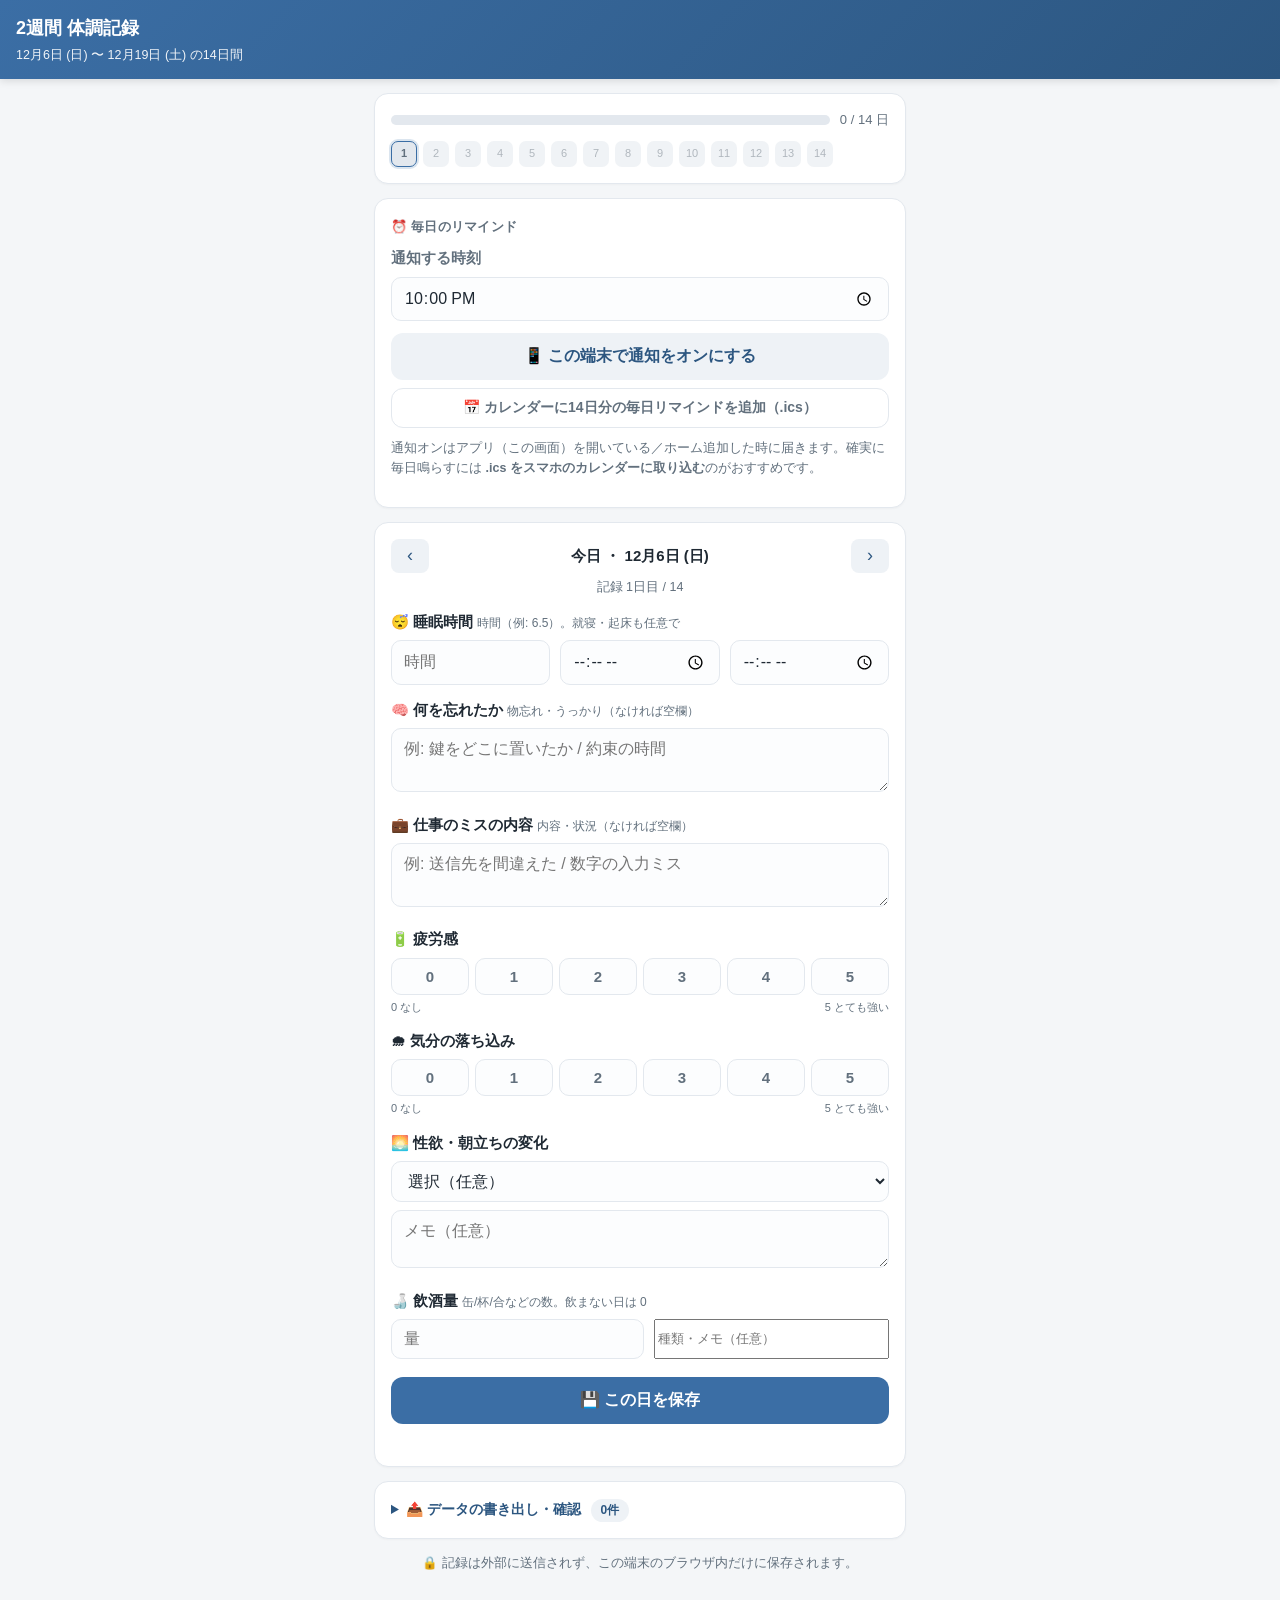
==== health-tracker/index.html @ 3e690157 "feat: add 2-week health tracking app with daily reminders Self-contained single-file web app (no bui" ====
<!DOCTYPE html>
<html lang="ja">
<head>
<meta charset="UTF-8">
<meta name="viewport" content="width=device-width, initial-scale=1, viewport-fit=cover">
<meta name="theme-color" content="#3b6ea5">
<title>2週間 体調記録</title>
<link rel="manifest" href="data:application/manifest+json,%7B%22name%22%3A%222%E9%80%B1%E9%96%93%E4%BD%93%E8%AA%BF%E8%A8%98%E9%8C%B2%22%2C%22short_name%22%3A%22%E4%BD%93%E8%AA%BF%E8%A8%98%E9%8C%B2%22%2C%22start_url%22%3A%22.%22%2C%22display%22%3A%22standalone%22%2C%22background_color%22%3A%22%23f4f6f8%22%2C%22theme_color%22%3A%22%233b6ea5%22%7D">
<style>
  :root{
    --bg:#f4f6f8; --card:#ffffff; --ink:#1f2933; --sub:#62707d;
    --line:#e3e8ee; --accent:#3b6ea5; --accent-d:#2c5680;
    --good:#3a9d6e; --warn:#d98324; --bad:#cf5b5b;
    --radius:14px;
  }
  *{box-sizing:border-box}
  html,body{margin:0;padding:0}
  body{
    font-family:-apple-system,BlinkMacSystemFont,"Hiragino Kaku Gothic ProN","Yu Gothic",Meiryo,sans-serif;
    background:var(--bg); color:var(--ink); line-height:1.6;
    -webkit-text-size-adjust:100%;
    padding:env(safe-area-inset-top) env(safe-area-inset-right) env(safe-area-inset-bottom) env(safe-area-inset-left);
  }
  header{
    position:sticky; top:0; z-index:10;
    background:linear-gradient(135deg,var(--accent),var(--accent-d));
    color:#fff; padding:14px 16px;
    box-shadow:0 2px 8px rgba(0,0,0,.12);
  }
  header h1{margin:0;font-size:18px;font-weight:700}
  header .meta{font-size:12.5px;opacity:.92;margin-top:2px}
  .wrap{max-width:560px;margin:0 auto;padding:14px 14px 60px}
  .card{
    background:var(--card); border:1px solid var(--line);
    border-radius:var(--radius); padding:16px; margin-bottom:14px;
    box-shadow:0 1px 2px rgba(0,0,0,.03);
  }
  .progress{display:flex;align-items:center;gap:10px;margin-bottom:6px}
  .progress .bar{flex:1;height:10px;background:var(--line);border-radius:999px;overflow:hidden}
  .progress .bar>span{display:block;height:100%;background:var(--good);width:0;transition:width .4s}
  .progress .num{font-size:13px;color:var(--sub);white-space:nowrap}
  .dots{display:flex;flex-wrap:wrap;gap:6px;margin-top:10px}
  .dot{
    width:26px;height:26px;border-radius:7px;font-size:11px;
    display:flex;align-items:center;justify-content:center;
    background:var(--line);color:var(--sub);border:1px solid transparent;
  }
  .dot.done{background:var(--good);color:#fff}
  .dot.today{border-color:var(--accent);font-weight:700;box-shadow:0 0 0 2px rgba(59,110,165,.18)}
  .dot.future{opacity:.5}
  label.field{display:block;margin:14px 0 0}
  label.field > .q{font-weight:600;font-size:14.5px;display:block;margin-bottom:6px}
  label.field .hint{font-weight:400;color:var(--sub);font-size:12px}
  input[type=number],input[type=time],input[type=date],textarea,select{
    width:100%;padding:10px 12px;border:1px solid var(--line);border-radius:10px;
    font-size:16px;font-family:inherit;background:#fcfdfe;color:var(--ink);
  }
  textarea{min-height:64px;resize:vertical}
  input:focus,textarea:focus,select:focus{outline:none;border-color:var(--accent);background:#fff}
  .row{display:flex;gap:10px}
  .row > *{flex:1}
  .scale{display:flex;gap:6px;margin-top:2px}
  .scale button{
    flex:1;padding:9px 0;border:1px solid var(--line);background:#fcfdfe;
    border-radius:10px;font-size:15px;font-weight:600;color:var(--sub);cursor:pointer;
  }
  .scale button.sel{background:var(--accent);color:#fff;border-color:var(--accent)}
  .scale-legend{display:flex;justify-content:space-between;font-size:11px;color:var(--sub);margin-top:4px}
  .btn{
    display:block;width:100%;padding:13px;border:none;border-radius:12px;
    background:var(--accent);color:#fff;font-size:16px;font-weight:700;cursor:pointer;
    margin-top:18px;
  }
  .btn:active{background:var(--accent-d)}
  .btn.secondary{background:#eef2f6;color:var(--accent-d)}
  .btn.ghost{background:transparent;border:1px solid var(--line);color:var(--sub);font-weight:600;font-size:14px;padding:10px;margin-top:8px}
  .saved{text-align:center;color:var(--good);font-size:13px;font-weight:600;margin-top:8px;min-height:18px}
  .sectionTitle{font-size:13px;font-weight:700;color:var(--sub);text-transform:none;margin:2px 0 10px;letter-spacing:.02em}
  .navday{display:flex;align-items:center;justify-content:space-between;gap:8px;margin-bottom:4px}
  .navday button{background:#eef2f6;border:none;border-radius:8px;width:38px;height:34px;font-size:18px;color:var(--accent-d);cursor:pointer}
  .navday .label{font-weight:700;font-size:15px;text-align:center;flex:1}
  details summary{cursor:pointer;font-weight:600;color:var(--accent-d);font-size:14px}
  .remindbox{font-size:13px;color:var(--sub)}
  .pill{display:inline-block;background:#eef2f6;color:var(--accent-d);border-radius:999px;padding:2px 10px;font-size:12px;font-weight:600;margin-left:6px}
  .muted{color:var(--sub);font-size:12.5px}
  table.export{width:100%;border-collapse:collapse;font-size:12px;margin-top:8px}
  table.export th,table.export td{border:1px solid var(--line);padding:4px 6px;text-align:left}
  table.export th{background:#f0f4f8}
  .toast{
    position:fixed;left:50%;bottom:24px;transform:translateX(-50%);
    background:#1f2933;color:#fff;padding:10px 18px;border-radius:999px;font-size:13.5px;
    opacity:0;pointer-events:none;transition:opacity .3s;z-index:50;max-width:90%;
  }
  .toast.show{opacity:1}
</style>
</head>
<body>
<header>
  <h1>2週間 体調記録</h1>
  <div class="meta" id="headerMeta">毎日かんたんに記録 ・ データは端末内だけに保存</div>
</header>

<div class="wrap">

  <!-- 進捗 -->
  <div class="card">
    <div class="progress">
      <div class="bar"><span id="progBar"></span></div>
      <div class="num" id="progNum">0 / 14 日</div>
    </div>
    <div class="dots" id="dots"></div>
  </div>

  <!-- リマインド -->
  <div class="card">
    <div class="sectionTitle">⏰ 毎日のリマインド</div>
    <div class="remindbox">
      <label class="field" style="margin-top:0">
        <span class="q">通知する時刻</span>
        <input type="time" id="remindTime" value="22:00">
      </label>
      <button class="btn secondary" id="enableNotify" style="margin-top:12px">📱 この端末で通知をオンにする</button>
      <button class="btn ghost" id="dlIcs">📅 カレンダーに14日分の毎日リマインドを追加（.ics）</button>
      <p class="muted" style="margin-top:10px">
        通知オンはアプリ（この画面）を開いている／ホーム追加した時に届きます。確実に毎日鳴らすには
        <b>.ics をスマホのカレンダーに取り込む</b>のがおすすめです。
      </p>
    </div>
  </div>

  <!-- 記録フォーム -->
  <div class="card">
    <div class="navday">
      <button id="prevDay" title="前の日">‹</button>
      <div class="label" id="dayLabel">今日</div>
      <button id="nextDay" title="次の日">›</button>
    </div>
    <div class="muted" id="dateSub" style="text-align:center;margin-bottom:6px"></div>

    <form id="form">
      <label class="field">
        <span class="q">😴 睡眠時間 <span class="hint">時間（例: 6.5）。就寝・起床も任意で</span></span>
        <div class="row">
          <input type="number" id="sleepHours" step="0.5" min="0" max="24" placeholder="時間">
          <input type="time" id="bedTime" title="就寝">
          <input type="time" id="wakeTime" title="起床">
        </div>
      </label>

      <label class="field">
        <span class="q">🧠 何を忘れたか <span class="hint">物忘れ・うっかり（なければ空欄）</span></span>
        <textarea id="forgot" placeholder="例: 鍵をどこに置いたか / 約束の時間"></textarea>
      </label>

      <label class="field">
        <span class="q">💼 仕事のミスの内容 <span class="hint">内容・状況（なければ空欄）</span></span>
        <textarea id="mistake" placeholder="例: 送信先を間違えた / 数字の入力ミス"></textarea>
      </label>

      <label class="field">
        <span class="q">🔋 疲労感</span>
        <div class="scale" id="fatigue" data-name="fatigue"></div>
        <div class="scale-legend"><span>0 なし</span><span>5 とても強い</span></div>
      </label>

      <label class="field">
        <span class="q">🌧 気分の落ち込み</span>
        <div class="scale" id="mood" data-name="mood"></div>
        <div class="scale-legend"><span>0 なし</span><span>5 とても強い</span></div>
      </label>

      <label class="field">
        <span class="q">🌅 性欲・朝立ちの変化</span>
        <select id="libido">
          <option value="">選択（任意）</option>
          <option value="増えた">増えた / 強い</option>
          <option value="普段通り">普段通り</option>
          <option value="やや減った">やや減った</option>
          <option value="減った">減った / 弱い</option>
          <option value="ほぼない">ほぼない</option>
        </select>
        <textarea id="libidoNote" placeholder="メモ（任意）" style="margin-top:8px;min-height:44px"></textarea>
      </label>

      <label class="field">
        <span class="q">🍶 飲酒量 <span class="hint">缶/杯/合などの数。飲まない日は 0</span></span>
        <div class="row">
          <input type="number" id="alcoholAmount" step="0.5" min="0" placeholder="量">
          <input type="text" id="alcoholNote" placeholder="種類・メモ（任意）">
        </div>
      </label>

      <button type="submit" class="btn">💾 この日を保存</button>
      <div class="saved" id="savedMsg"></div>
    </form>
  </div>

  <!-- エクスポート -->
  <div class="card">
    <details>
      <summary>📤 データの書き出し・確認 <span class="pill" id="countPill">0件</span></summary>
      <p class="muted" style="margin-top:10px">医師に見せたり、保管するときに使えます。</p>
      <button class="btn secondary" id="dlCsv">CSVをダウンロード</button>
      <button class="btn ghost" id="copyText">📋 テキストでまとめてコピー</button>
      <button class="btn ghost" id="clearAll" style="color:var(--bad)">🗑 全データを削除</button>
      <div id="exportPreview"></div>
    </details>
  </div>

  <p class="muted" style="text-align:center;margin-top:6px">
    🔒 記録は外部に送信されず、この端末のブラウザ内だけに保存されます。
  </p>
</div>

<div class="toast" id="toast"></div>

<script>
(function(){
  "use strict";
  const LS_KEY = "health2w.entries.v1";
  const LS_CFG = "health2w.config.v1";
  const TRACK_DAYS = 14;

  // ---------- utils ----------
  const $ = s => document.querySelector(s);
  const pad = n => String(n).padStart(2,"0");
  const todayStr = () => dateStr(new Date());
  function dateStr(d){ return d.getFullYear()+"-"+pad(d.getMonth()+1)+"-"+pad(d.getDate()); }
  function parseDate(s){ const [y,m,d]=s.split("-").map(Number); return new Date(y,m-1,d); }
  function addDays(s,n){ const d=parseDate(s); d.setDate(d.getDate()+n); return dateStr(d); }
  const WD=["日","月","火","水","木","金","土"];
  function jpLabel(s){ const d=parseDate(s); return (d.getMonth()+1)+"月"+d.getDate()+"日 ("+WD[d.getDay()]+")"; }

  function loadEntries(){ try{ return JSON.parse(localStorage.getItem(LS_KEY))||{}; }catch(e){ return {}; } }
  function saveEntries(o){ localStorage.setItem(LS_KEY, JSON.stringify(o)); }
  function loadCfg(){ try{ return JSON.parse(localStorage.getItem(LS_CFG))||{}; }catch(e){ return {}; } }
  function saveCfg(o){ localStorage.setItem(LS_CFG, JSON.stringify(o)); }

  let entries = loadEntries();
  let cfg = loadCfg();
  if(!cfg.startDate){ cfg.startDate = todayStr(); }
  if(!cfg.remindTime){ cfg.remindTime = "22:00"; }
  saveCfg(cfg);

  let viewDate = todayStr();
  // 期間内なら今日、期間前後でも今日を表示
  const fields = ["sleepHours","bedTime","wakeTime","forgot","mistake","fatigue","mood","libido","libidoNote","alcoholAmount","alcoholNote"];

  let toastT;
  function toast(msg){
    const t=$("#toast"); t.textContent=msg; t.classList.add("show");
    clearTimeout(toastT); toastT=setTimeout(()=>t.classList.remove("show"),2200);
  }

  // ---------- scales ----------
  function buildScale(el){
    el.innerHTML="";
    for(let i=0;i<=5;i++){
      const b=document.createElement("button");
      b.type="button"; b.textContent=i; b.dataset.val=i;
      b.addEventListener("click",()=>{
        el.querySelectorAll("button").forEach(x=>x.classList.remove("sel"));
        b.classList.add("sel"); el.dataset.value=i;
      });
      el.appendChild(b);
    }
  }
  function setScale(el,val){
    el.dataset.value = (val===undefined||val===null||val==="")?"":val;
    el.querySelectorAll("button").forEach(x=>x.classList.toggle("sel", x.dataset.val===String(val)));
  }
  buildScale($("#fatigue")); buildScale($("#mood"));

  // ---------- form <-> entry ----------
  function readForm(){
    return {
      sleepHours: $("#sleepHours").value.trim(),
      bedTime: $("#bedTime").value,
      wakeTime: $("#wakeTime").value,
      forgot: $("#forgot").value.trim(),
      mistake: $("#mistake").value.trim(),
      fatigue: $("#fatigue").dataset.value||"",
      mood: $("#mood").dataset.value||"",
      libido: $("#libido").value,
      libidoNote: $("#libidoNote").value.trim(),
      alcoholAmount: $("#alcoholAmount").value.trim(),
      alcoholNote: $("#alcoholNote").value.trim(),
      updatedAt: new Date().toISOString()
    };
  }
  function fillForm(e){
    e = e||{};
    $("#sleepHours").value=e.sleepHours||"";
    $("#bedTime").value=e.bedTime||"";
    $("#wakeTime").value=e.wakeTime||"";
    $("#forgot").value=e.forgot||"";
    $("#mistake").value=e.mistake||"";
    setScale($("#fatigue"), e.fatigue);
    setScale($("#mood"), e.mood);
    $("#libido").value=e.libido||"";
    $("#libidoNote").value=e.libidoNote||"";
    $("#alcoholAmount").value=e.alcoholAmount||"";
    $("#alcoholNote").value=e.alcoholNote||"";
  }
  function hasContent(e){
    if(!e) return false;
    return ["sleepHours","forgot","mistake","fatigue","mood","libido","libidoNote","alcoholAmount","alcoholNote","bedTime","wakeTime"]
      .some(k => e[k]!==undefined && e[k]!=="" && e[k]!==null);
  }

  // ---------- render ----------
  function render(){
    // header period
    const endDate = addDays(cfg.startDate, TRACK_DAYS-1);
    $("#headerMeta").textContent = jpLabel(cfg.startDate)+" 〜 "+jpLabel(endDate)+" の14日間";

    // day nav
    $("#dayLabel").textContent = (viewDate===todayStr()? "今日 ・ ":"") + jpLabel(viewDate);
    const idx = Math.round((parseDate(viewDate)-parseDate(cfg.startDate))/86400000);
    $("#dateSub").textContent = (idx>=0 && idx<TRACK_DAYS)? ("記録 "+(idx+1)+"日目 / 14") : "（記録期間外）";

    fillForm(entries[viewDate]);

    // progress
    let done=0;
    for(let i=0;i<TRACK_DAYS;i++){ if(hasContent(entries[addDays(cfg.startDate,i)])) done++; }
    $("#progBar").style.width = (done/TRACK_DAYS*100)+"%";
    $("#progNum").textContent = done+" / "+TRACK_DAYS+" 日";

    // dots
    const dots=$("#dots"); dots.innerHTML="";
    for(let i=0;i<TRACK_DAYS;i++){
      const ds=addDays(cfg.startDate,i);
      const el=document.createElement("div");
      el.className="dot";
      el.textContent=i+1;
      el.title=jpLabel(ds);
      if(hasContent(entries[ds])) el.classList.add("done");
      if(ds===todayStr()) el.classList.add("today");
      if(parseDate(ds)>parseDate(todayStr())) el.classList.add("future");
      el.addEventListener("click",()=>{ viewDate=ds; render(); window.scrollTo({top:$("#form").offsetTop-80,behavior:"smooth"}); });
      dots.appendChild(el);
    }

    // count
    const cnt=Object.keys(entries).filter(k=>hasContent(entries[k])).length;
    $("#countPill").textContent=cnt+"件";

    // remind time
    $("#remindTime").value = cfg.remindTime;
  }

  // ---------- nav ----------
  $("#prevDay").addEventListener("click",()=>{ viewDate=addDays(viewDate,-1); render(); });
  $("#nextDay").addEventListener("click",()=>{ viewDate=addDays(viewDate,1); render(); });

  // ---------- save ----------
  $("#form").addEventListener("submit",ev=>{
    ev.preventDefault();
    entries[viewDate]=readForm();
    saveEntries(entries);
    const m=$("#savedMsg"); m.textContent="✓ 保存しました（"+jpLabel(viewDate)+"）";
    setTimeout(()=>{ if(m.textContent.indexOf("✓")===0) m.textContent=""; }, 2600);
    render();
    toast("保存しました");
  });

  // ---------- remind time ----------
  $("#remindTime").addEventListener("change",e=>{
    cfg.remindTime=e.target.value||"22:00"; saveCfg(cfg);
    scheduleLocalNotify();
    toast("リマインド時刻を "+cfg.remindTime+" に設定");
  });

  // ---------- local (in-page) notification ----------
  let notifTimer=null;
  function scheduleLocalNotify(){
    if(notifTimer){ clearTimeout(notifTimer); notifTimer=null; }
    if(!("Notification" in window) || Notification.permission!=="granted") return;
    const [h,m]=cfg.remindTime.split(":").map(Number);
    const now=new Date();
    const next=new Date(); next.setHours(h,m,0,0);
    if(next<=now) next.setDate(next.getDate()+1);
    const ms=next-now;
    notifTimer=setTimeout(()=>{
      const t=todayStr();
      if(!hasContent(entries[t])){
        try{ new Notification("体調記録の時間です 📝",{body:"今日の睡眠・気分・体調などを記録しましょう。",tag:"health2w"}); }catch(e){}
      }
      scheduleLocalNotify();
    }, ms);
  }
  $("#enableNotify").addEventListener("click",async()=>{
    if(!("Notification" in window)){ toast("この端末は通知に未対応です"); return; }
    let p=Notification.permission;
    if(p!=="granted") p=await Notification.requestPermission();
    if(p==="granted"){
      scheduleLocalNotify();
      try{ new Notification("通知をオンにしました ✅",{body:"毎日 "+cfg.remindTime+" にお知らせします（アプリを開いている間）。"}); }catch(e){}
      toast("通知オン");
    }else{
      toast("通知が許可されませんでした");
    }
  });

  // ---------- ICS (calendar reminder) ----------
  function pad2(n){return String(n).padStart(2,"0");}
  function buildICS(){
    const [h,m]=cfg.remindTime.split(":").map(Number);
    const start=parseDate(cfg.startDate);
    const dt = (d)=> d.getFullYear()+pad2(d.getMonth()+1)+pad2(d.getDate())+"T"+pad2(h)+pad2(m)+"00";
    const end = new Date(start); end.setHours(h, m+15, 0, 0);
    const dtend = end.getFullYear()+pad2(end.getMonth()+1)+pad2(end.getDate())+"T"+pad2(end.getHours())+pad2(end.getMinutes())+"00";
    const stamp = new Date().toISOString().replace(/[-:]/g,"").split(".")[0]+"Z";
    const lines=[
      "BEGIN:VCALENDAR","VERSION:2.0","PRODID:-//health2w//JP","CALSCALE:GREGORIAN","METHOD:PUBLISH",
      "BEGIN:VEVENT",
      "UID:health2w-"+Date.now()+"@local",
      "DTSTAMP:"+stamp,
      "DTSTART:"+dt(start),
      "DTEND:"+dtend,
      "RRULE:FREQ=DAILY;COUNT="+TRACK_DAYS,
      "SUMMARY:体調記録をつける 📝",
      "DESCRIPTION:睡眠・物忘れ・仕事のミス・疲労感・気分・性欲/朝立ち・飲酒量を記録",
      "BEGIN:VALARM","ACTION:DISPLAY","DESCRIPTION:体調記録の時間です","TRIGGER:PT0M","END:VALARM",
      "END:VEVENT","END:VCALENDAR"
    ];
    return lines.join("\r\n");
  }
  function download(name, content, type){
    const blob=new Blob([content],{type:type||"text/plain;charset=utf-8"});
    const url=URL.createObjectURL(blob);
    const a=document.createElement("a"); a.href=url; a.download=name;
    document.body.appendChild(a); a.click(); a.remove();
    setTimeout(()=>URL.revokeObjectURL(url),1500);
  }
  $("#dlIcs").addEventListener("click",()=>{
    download("体調記録-毎日リマインド.ics", buildICS(), "text/calendar;charset=utf-8");
    toast("カレンダーファイルを保存しました");
  });

  // ---------- export ----------
  const COLS=[
    ["date","日付"],["sleepHours","睡眠時間"],["bedTime","就寝"],["wakeTime","起床"],
    ["forgot","忘れたこと"],["mistake","仕事のミス"],["fatigue","疲労感"],["mood","気分の落ち込み"],
    ["libido","性欲/朝立ち"],["libidoNote","性欲メモ"],["alcoholAmount","飲酒量"],["alcoholNote","飲酒メモ"]
  ];
  function sortedDates(){ return Object.keys(entries).filter(k=>hasContent(entries[k])).sort(); }
  function csvCell(v){ v=(v===undefined||v===null)?"":String(v); return /[",\n]/.test(v)?'"'+v.replace(/"/g,'""')+'"':v; }
  function buildCSV(){
    const head=COLS.map(c=>c[1]).join(",");
    const rows=sortedDates().map(d=>{
      const e=entries[d];
      return COLS.map(c=> c[0]==="date"? d : csvCell(e[c[0]])).join(",");
    });
    return "﻿"+[head].concat(rows).join("\n");
  }
  $("#dlCsv").addEventListener("click",()=>{
    if(sortedDates().length===0){ toast("まだ記録がありません"); return; }
    download("体調記録.csv", buildCSV(), "text/csv;charset=utf-8");
    toast("CSVを保存しました");
  });
  $("#copyText").addEventListener("click",async()=>{
    const ds=sortedDates();
    if(ds.length===0){ toast("まだ記録がありません"); return; }
    let txt="■ 2週間 体調記録\n";
    ds.forEach(d=>{
      const e=entries[d];
      txt+="\n【"+jpLabel(d)+"】\n";
      txt+="睡眠: "+(e.sleepHours||"-")+"時間"+(e.bedTime?(" ("+e.bedTime+"→"+(e.wakeTime||"?")+")"):"")+"\n";
      txt+="疲労感: "+(e.fatigue||"-")+"/5  気分の落ち込み: "+(e.mood||"-")+"/5\n";
      if(e.forgot) txt+="忘れた: "+e.forgot+"\n";
      if(e.mistake) txt+="仕事ミス: "+e.mistake+"\n";
      if(e.libido||e.libidoNote) txt+="性欲/朝立ち: "+(e.libido||"")+(e.libidoNote?(" / "+e.libidoNote):"")+"\n";
      txt+="飲酒: "+(e.alcoholAmount||"0")+(e.alcoholNote?(" ("+e.alcoholNote+")"):"")+"\n";
    });
    try{ await navigator.clipboard.writeText(txt); toast("コピーしました"); }
    catch(e){ window.prompt("コピーしてください:", txt); }
  });
  $("#clearAll").addEventListener("click",()=>{
    if(confirm("すべての記録を削除します。よろしいですか？")){
      entries={}; saveEntries(entries); render(); toast("削除しました");
    }
  });

  // ---------- init ----------
  render();
  scheduleLocalNotify();
  // 画面復帰時に通知タイマー再設定
  document.addEventListener("visibilitychange",()=>{ if(!document.hidden) scheduleLocalNotify(); });
})();
</script>
</body>
</html>
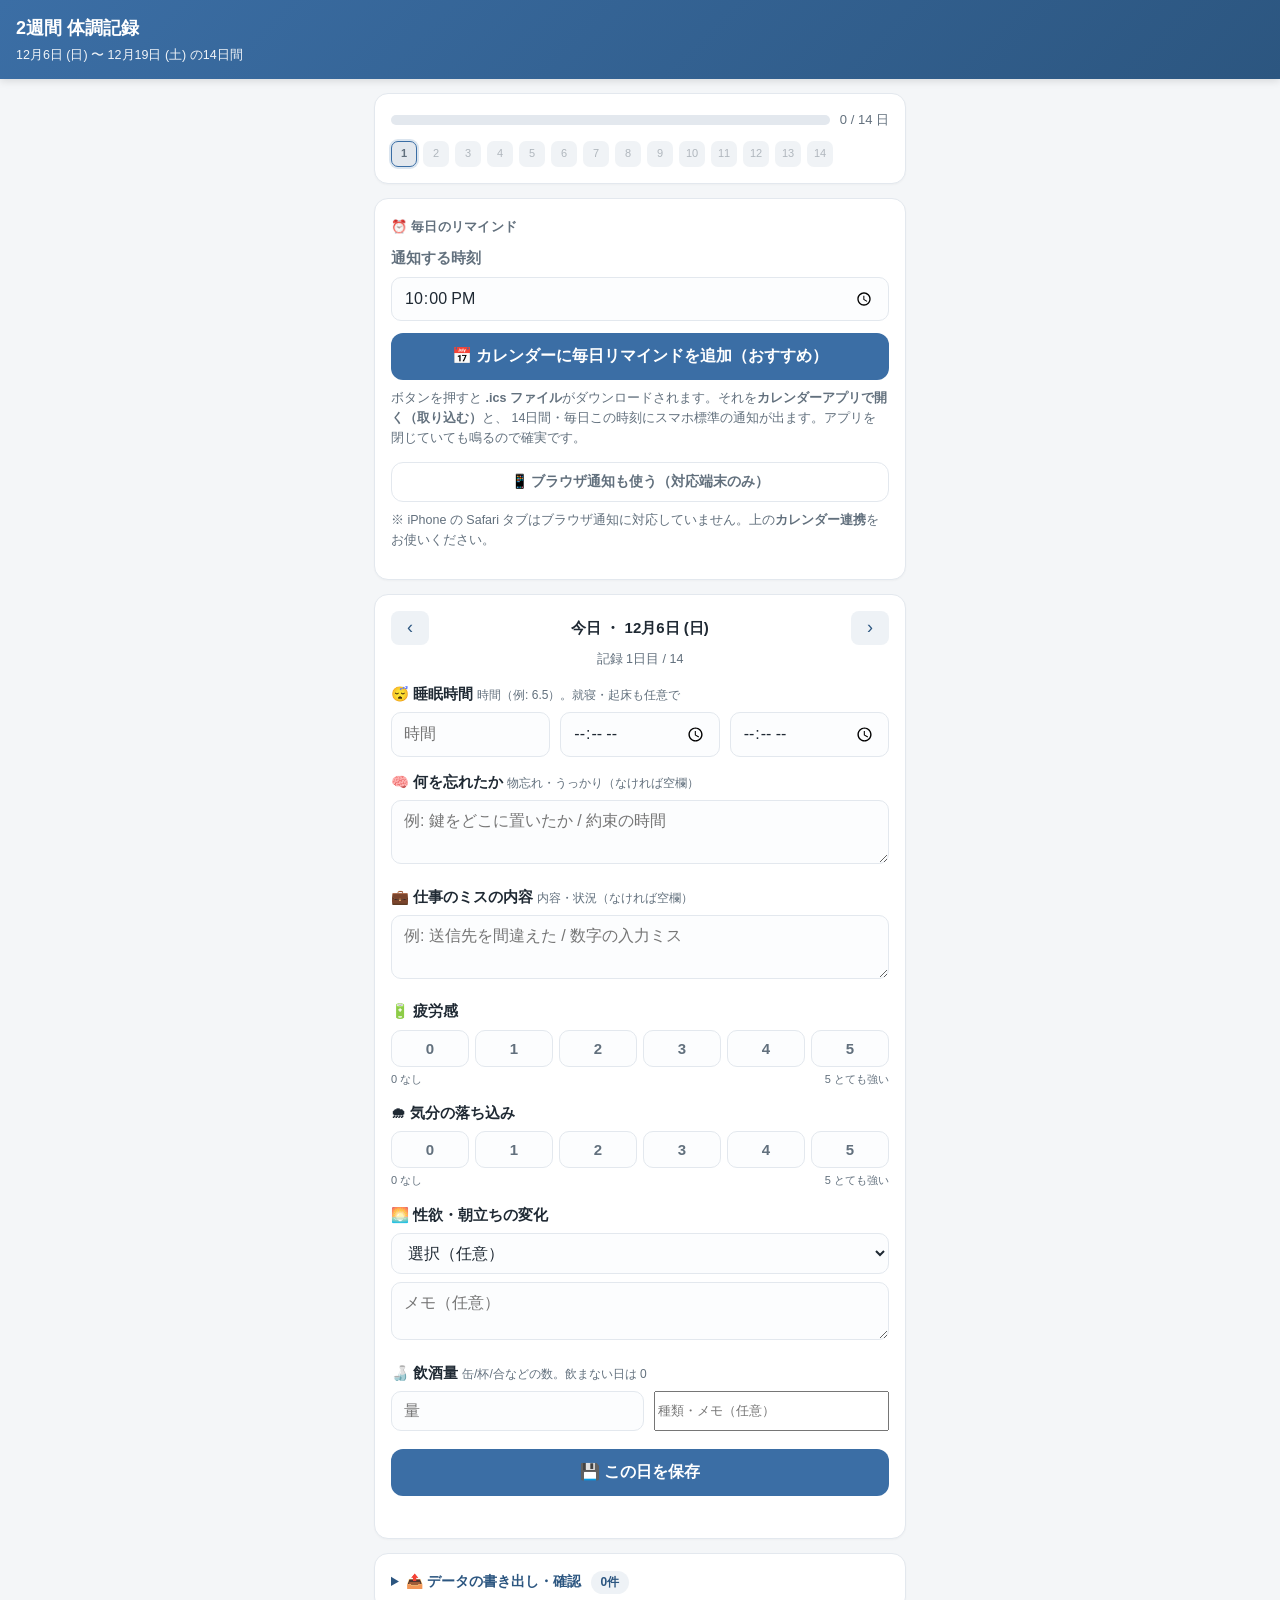
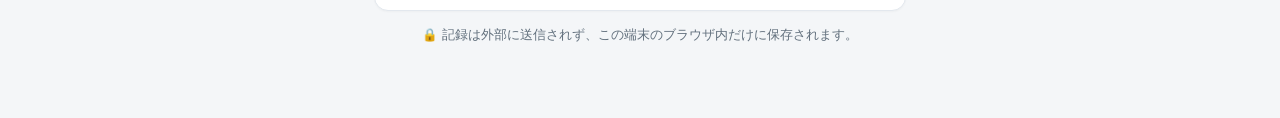
==== commit 01acc25f: "feat: lead with calendar reminder + add GitHub Pages deploy - Make .ics calendar reminder the primar" ====
--- a/health-tracker/index.html
+++ b/health-tracker/index.html
@@ -119,11 +119,14 @@
         <span class="q">通知する時刻</span>
         <input type="time" id="remindTime" value="22:00">
       </label>
-      <button class="btn secondary" id="enableNotify" style="margin-top:12px">📱 この端末で通知をオンにする</button>
-      <button class="btn ghost" id="dlIcs">📅 カレンダーに14日分の毎日リマインドを追加（.ics）</button>
-      <p class="muted" style="margin-top:10px">
-        通知オンはアプリ（この画面）を開いている／ホーム追加した時に届きます。確実に毎日鳴らすには
-        <b>.ics をスマホのカレンダーに取り込む</b>のがおすすめです。
+      <button class="btn" id="dlIcs" style="margin-top:12px">📅 カレンダーに毎日リマインドを追加（おすすめ）</button>
+      <p class="muted" style="margin-top:8px">
+        ボタンを押すと <b>.ics ファイル</b>がダウンロードされます。それを<b>カレンダーアプリで開く（取り込む）</b>と、
+        14日間・毎日この時刻にスマホ標準の通知が出ます。アプリを閉じていても鳴るので確実です。
+      </p>
+      <button class="btn ghost" id="enableNotify" style="margin-top:14px">📱 ブラウザ通知も使う（対応端末のみ）</button>
+      <p class="muted" id="notifyHint" style="margin-top:8px">
+        ※ iPhone の Safari タブはブラウザ通知に対応していません。上の<b>カレンダー連携</b>をお使いください。
       </p>
     </div>
   </div>
@@ -390,14 +393,36 @@
       scheduleLocalNotify();
     }, ms);
   }
+  function guideToCalendar(reason){
+    const hint=$("#notifyHint");
+    hint.innerHTML = "⚠️ "+reason+"<br>このボタンは使えません。上の <b>📅 カレンダーに毎日リマインドを追加</b> をお使いください（iPhoneでも確実に鳴ります）。";
+    hint.style.color = "var(--bad)";
+    $("#dlIcs").animate?.([{transform:"scale(1)"},{transform:"scale(1.04)"},{transform:"scale(1)"}],{duration:500});
+    toast("カレンダー連携をご利用ください");
+  }
   $("#enableNotify").addEventListener("click",async()=>{
-    if(!("Notification" in window)){ toast("この端末は通知に未対応です"); return; }
-    let p=Notification.permission;
-    if(p!=="granted") p=await Notification.requestPermission();
+    if(!("Notification" in window)){
+      guideToCalendar("この端末（ブラウザ）はWeb通知に対応していません。");
+      return;
+    }
+    let p;
+    try{
+      p=Notification.permission;
+      if(p!=="granted") p=await Notification.requestPermission();
+    }catch(e){
+      guideToCalendar("この環境では通知の許可を取得できませんでした。");
+      return;
+    }
     if(p==="granted"){
       scheduleLocalNotify();
       try{ new Notification("通知をオンにしました ✅",{body:"毎日 "+cfg.remindTime+" にお知らせします（アプリを開いている間）。"}); }catch(e){}
+      $("#notifyHint").style.color="var(--good)";
+      $("#notifyHint").textContent="✅ ブラウザ通知をオンにしました（アプリを開いている間に届きます）。";
       toast("通知オン");
+    }else if(p==="denied"){
+      $("#notifyHint").style.color="var(--bad)";
+      $("#notifyHint").textContent="通知がブロックされています。ブラウザの設定で許可するか、カレンダー連携をお使いください。";
+      toast("通知が許可されませんでした");
     }else{
       toast("通知が許可されませんでした");
     }
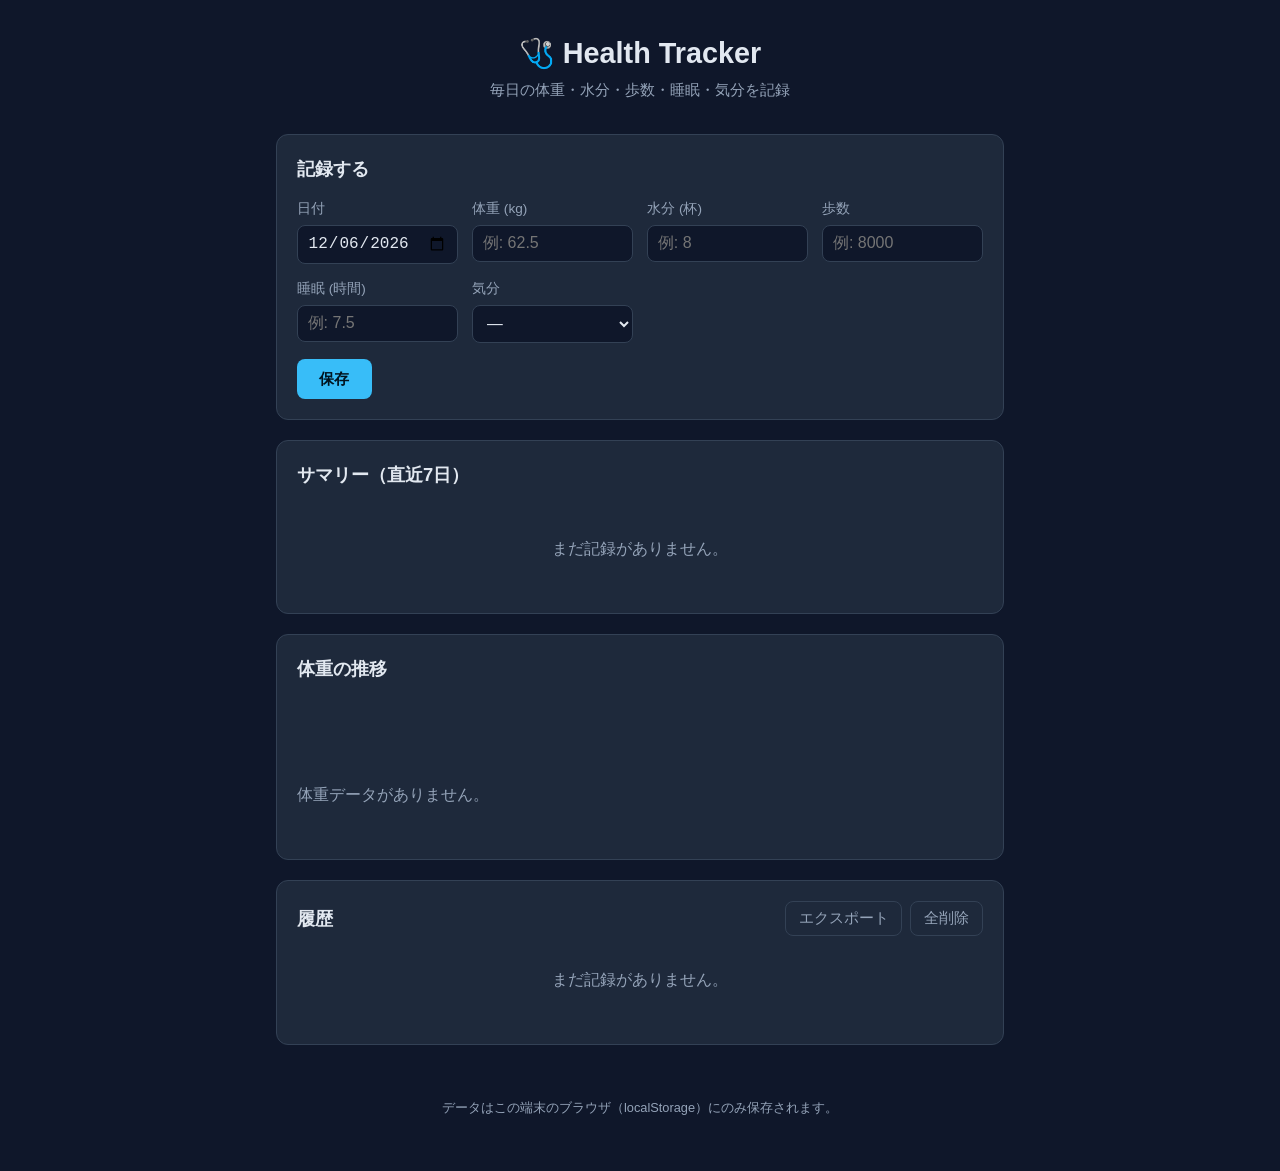
==== commit 0b3eb629: "feat: add static health-tracker app with GitHub Pages deploy workflow Add a dependency-free static h" ====
--- a/health-tracker/index.html
+++ b/health-tracker/index.html
@@ -1,519 +1,85 @@
 <!DOCTYPE html>
 <html lang="ja">
 <head>
-<meta charset="UTF-8">
-<meta name="viewport" content="width=device-width, initial-scale=1, viewport-fit=cover">
-<meta name="theme-color" content="#3b6ea5">
-<title>2週間 体調記録</title>
-<link rel="manifest" href="data:application/manifest+json,%7B%22name%22%3A%222%E9%80%B1%E9%96%93%E4%BD%93%E8%AA%BF%E8%A8%98%E9%8C%B2%22%2C%22short_name%22%3A%22%E4%BD%93%E8%AA%BF%E8%A8%98%E9%8C%B2%22%2C%22start_url%22%3A%22.%22%2C%22display%22%3A%22standalone%22%2C%22background_color%22%3A%22%23f4f6f8%22%2C%22theme_color%22%3A%22%233b6ea5%22%7D">
-<style>
-  :root{
-    --bg:#f4f6f8; --card:#ffffff; --ink:#1f2933; --sub:#62707d;
-    --line:#e3e8ee; --accent:#3b6ea5; --accent-d:#2c5680;
-    --good:#3a9d6e; --warn:#d98324; --bad:#cf5b5b;
-    --radius:14px;
-  }
-  *{box-sizing:border-box}
-  html,body{margin:0;padding:0}
-  body{
-    font-family:-apple-system,BlinkMacSystemFont,"Hiragino Kaku Gothic ProN","Yu Gothic",Meiryo,sans-serif;
-    background:var(--bg); color:var(--ink); line-height:1.6;
-    -webkit-text-size-adjust:100%;
-    padding:env(safe-area-inset-top) env(safe-area-inset-right) env(safe-area-inset-bottom) env(safe-area-inset-left);
-  }
-  header{
-    position:sticky; top:0; z-index:10;
-    background:linear-gradient(135deg,var(--accent),var(--accent-d));
-    color:#fff; padding:14px 16px;
-    box-shadow:0 2px 8px rgba(0,0,0,.12);
-  }
-  header h1{margin:0;font-size:18px;font-weight:700}
-  header .meta{font-size:12.5px;opacity:.92;margin-top:2px}
-  .wrap{max-width:560px;margin:0 auto;padding:14px 14px 60px}
-  .card{
-    background:var(--card); border:1px solid var(--line);
-    border-radius:var(--radius); padding:16px; margin-bottom:14px;
-    box-shadow:0 1px 2px rgba(0,0,0,.03);
-  }
-  .progress{display:flex;align-items:center;gap:10px;margin-bottom:6px}
-  .progress .bar{flex:1;height:10px;background:var(--line);border-radius:999px;overflow:hidden}
-  .progress .bar>span{display:block;height:100%;background:var(--good);width:0;transition:width .4s}
-  .progress .num{font-size:13px;color:var(--sub);white-space:nowrap}
-  .dots{display:flex;flex-wrap:wrap;gap:6px;margin-top:10px}
-  .dot{
-    width:26px;height:26px;border-radius:7px;font-size:11px;
-    display:flex;align-items:center;justify-content:center;
-    background:var(--line);color:var(--sub);border:1px solid transparent;
-  }
-  .dot.done{background:var(--good);color:#fff}
-  .dot.today{border-color:var(--accent);font-weight:700;box-shadow:0 0 0 2px rgba(59,110,165,.18)}
-  .dot.future{opacity:.5}
-  label.field{display:block;margin:14px 0 0}
-  label.field > .q{font-weight:600;font-size:14.5px;display:block;margin-bottom:6px}
-  label.field .hint{font-weight:400;color:var(--sub);font-size:12px}
-  input[type=number],input[type=time],input[type=date],textarea,select{
-    width:100%;padding:10px 12px;border:1px solid var(--line);border-radius:10px;
-    font-size:16px;font-family:inherit;background:#fcfdfe;color:var(--ink);
-  }
-  textarea{min-height:64px;resize:vertical}
-  input:focus,textarea:focus,select:focus{outline:none;border-color:var(--accent);background:#fff}
-  .row{display:flex;gap:10px}
-  .row > *{flex:1}
-  .scale{display:flex;gap:6px;margin-top:2px}
-  .scale button{
-    flex:1;padding:9px 0;border:1px solid var(--line);background:#fcfdfe;
-    border-radius:10px;font-size:15px;font-weight:600;color:var(--sub);cursor:pointer;
-  }
-  .scale button.sel{background:var(--accent);color:#fff;border-color:var(--accent)}
-  .scale-legend{display:flex;justify-content:space-between;font-size:11px;color:var(--sub);margin-top:4px}
-  .btn{
-    display:block;width:100%;padding:13px;border:none;border-radius:12px;
-    background:var(--accent);color:#fff;font-size:16px;font-weight:700;cursor:pointer;
-    margin-top:18px;
-  }
-  .btn:active{background:var(--accent-d)}
-  .btn.secondary{background:#eef2f6;color:var(--accent-d)}
-  .btn.ghost{background:transparent;border:1px solid var(--line);color:var(--sub);font-weight:600;font-size:14px;padding:10px;margin-top:8px}
-  .saved{text-align:center;color:var(--good);font-size:13px;font-weight:600;margin-top:8px;min-height:18px}
-  .sectionTitle{font-size:13px;font-weight:700;color:var(--sub);text-transform:none;margin:2px 0 10px;letter-spacing:.02em}
-  .navday{display:flex;align-items:center;justify-content:space-between;gap:8px;margin-bottom:4px}
-  .navday button{background:#eef2f6;border:none;border-radius:8px;width:38px;height:34px;font-size:18px;color:var(--accent-d);cursor:pointer}
-  .navday .label{font-weight:700;font-size:15px;text-align:center;flex:1}
-  details summary{cursor:pointer;font-weight:600;color:var(--accent-d);font-size:14px}
-  .remindbox{font-size:13px;color:var(--sub)}
-  .pill{display:inline-block;background:#eef2f6;color:var(--accent-d);border-radius:999px;padding:2px 10px;font-size:12px;font-weight:600;margin-left:6px}
-  .muted{color:var(--sub);font-size:12.5px}
-  table.export{width:100%;border-collapse:collapse;font-size:12px;margin-top:8px}
-  table.export th,table.export td{border:1px solid var(--line);padding:4px 6px;text-align:left}
-  table.export th{background:#f0f4f8}
-  .toast{
-    position:fixed;left:50%;bottom:24px;transform:translateX(-50%);
-    background:#1f2933;color:#fff;padding:10px 18px;border-radius:999px;font-size:13.5px;
-    opacity:0;pointer-events:none;transition:opacity .3s;z-index:50;max-width:90%;
-  }
-  .toast.show{opacity:1}
-</style>
+  <meta charset="UTF-8" />
+  <meta name="viewport" content="width=device-width, initial-scale=1.0" />
+  <meta name="description" content="シンプルな健康記録トラッカー。体重・水分・歩数・睡眠・気分を毎日記録できます。" />
+  <title>Health Tracker</title>
+  <link rel="stylesheet" href="styles.css" />
 </head>
 <body>
-<header>
-  <h1>2週間 体調記録</h1>
-  <div class="meta" id="headerMeta">毎日かんたんに記録 ・ データは端末内だけに保存</div>
-</header>
+  <header class="app-header">
+    <h1>🩺 Health Tracker</h1>
+    <p class="tagline">毎日の体重・水分・歩数・睡眠・気分を記録</p>
+  </header>
 
-<div class="wrap">
+  <main class="container">
+    <section class="card" aria-labelledby="form-title">
+      <h2 id="form-title">記録する</h2>
+      <form id="entry-form" autocomplete="off">
+        <div class="grid">
+          <label>
+            日付
+            <input type="date" id="date" name="date" required />
+          </label>
+          <label>
+            体重 (kg)
+            <input type="number" id="weight" name="weight" step="0.1" min="0" placeholder="例: 62.5" />
+          </label>
+          <label>
+            水分 (杯)
+            <input type="number" id="water" name="water" step="1" min="0" placeholder="例: 8" />
+          </label>
+          <label>
+            歩数
+            <input type="number" id="steps" name="steps" step="1" min="0" placeholder="例: 8000" />
+          </label>
+          <label>
+            睡眠 (時間)
+            <input type="number" id="sleep" name="sleep" step="0.5" min="0" placeholder="例: 7.5" />
+          </label>
+          <label>
+            気分
+            <select id="mood" name="mood">
+              <option value="">—</option>
+              <option value="😄">😄 とても良い</option>
+              <option value="🙂">🙂 良い</option>
+              <option value="😐">😐 普通</option>
+              <option value="😕">😕 いまいち</option>
+              <option value="😣">😣 つらい</option>
+            </select>
+          </label>
+        </div>
+        <button type="submit" class="btn-primary">保存</button>
+      </form>
+    </section>
 
-  <!-- 進捗 -->
-  <div class="card">
-    <div class="progress">
-      <div class="bar"><span id="progBar"></span></div>
-      <div class="num" id="progNum">0 / 14 日</div>
-    </div>
-    <div class="dots" id="dots"></div>
-  </div>
+    <section class="card" aria-labelledby="summary-title">
+      <h2 id="summary-title">サマリー（直近7日）</h2>
+      <div id="summary" class="summary-grid"></div>
+    </section>
 
-  <!-- リマインド -->
-  <div class="card">
-    <div class="sectionTitle">⏰ 毎日のリマインド</div>
-    <div class="remindbox">
-      <label class="field" style="margin-top:0">
-        <span class="q">通知する時刻</span>
-        <input type="time" id="remindTime" value="22:00">
-      </label>
-      <button class="btn" id="dlIcs" style="margin-top:12px">📅 カレンダーに毎日リマインドを追加（おすすめ）</button>
-      <p class="muted" style="margin-top:8px">
-        ボタンを押すと <b>.ics ファイル</b>がダウンロードされます。それを<b>カレンダーアプリで開く（取り込む）</b>と、
-        14日間・毎日この時刻にスマホ標準の通知が出ます。アプリを閉じていても鳴るので確実です。
-      </p>
-      <button class="btn ghost" id="enableNotify" style="margin-top:14px">📱 ブラウザ通知も使う（対応端末のみ）</button>
-      <p class="muted" id="notifyHint" style="margin-top:8px">
-        ※ iPhone の Safari タブはブラウザ通知に対応していません。上の<b>カレンダー連携</b>をお使いください。
-      </p>
-    </div>
-  </div>
+    <section class="card" aria-labelledby="chart-title">
+      <h2 id="chart-title">体重の推移</h2>
+      <div id="chart" class="chart"></div>
+    </section>
 
-  <!-- 記録フォーム -->
-  <div class="card">
-    <div class="navday">
-      <button id="prevDay" title="前の日">‹</button>
-      <div class="label" id="dayLabel">今日</div>
-      <button id="nextDay" title="次の日">›</button>
-    </div>
-    <div class="muted" id="dateSub" style="text-align:center;margin-bottom:6px"></div>
+    <section class="card" aria-labelledby="history-title">
+      <div class="card-head">
+        <h2 id="history-title">履歴</h2>
+        <div class="actions">
+          <button type="button" id="export-btn" class="btn-ghost">エクスポート</button>
+          <button type="button" id="clear-btn" class="btn-ghost danger">全削除</button>
+        </div>
+      </div>
+      <div id="history"></div>
+    </section>
+  </main>
 
-    <form id="form">
-      <label class="field">
-        <span class="q">😴 睡眠時間 <span class="hint">時間（例: 6.5）。就寝・起床も任意で</span></span>
-        <div class="row">
-          <input type="number" id="sleepHours" step="0.5" min="0" max="24" placeholder="時間">
-          <input type="time" id="bedTime" title="就寝">
-          <input type="time" id="wakeTime" title="起床">
-        </div>
-      </label>
+  <footer class="app-footer">
+    <p>データはこの端末のブラウザ（localStorage）にのみ保存されます。</p>
+  </footer>
 
-      <label class="field">
-        <span class="q">🧠 何を忘れたか <span class="hint">物忘れ・うっかり（なければ空欄）</span></span>
-        <textarea id="forgot" placeholder="例: 鍵をどこに置いたか / 約束の時間"></textarea>
-      </label>
-
-      <label class="field">
-        <span class="q">💼 仕事のミスの内容 <span class="hint">内容・状況（なければ空欄）</span></span>
-        <textarea id="mistake" placeholder="例: 送信先を間違えた / 数字の入力ミス"></textarea>
-      </label>
-
-      <label class="field">
-        <span class="q">🔋 疲労感</span>
-        <div class="scale" id="fatigue" data-name="fatigue"></div>
-        <div class="scale-legend"><span>0 なし</span><span>5 とても強い</span></div>
-      </label>
-
-      <label class="field">
-        <span class="q">🌧 気分の落ち込み</span>
-        <div class="scale" id="mood" data-name="mood"></div>
-        <div class="scale-legend"><span>0 なし</span><span>5 とても強い</span></div>
-      </label>
-
-      <label class="field">
-        <span class="q">🌅 性欲・朝立ちの変化</span>
-        <select id="libido">
-          <option value="">選択（任意）</option>
-          <option value="増えた">増えた / 強い</option>
-          <option value="普段通り">普段通り</option>
-          <option value="やや減った">やや減った</option>
-          <option value="減った">減った / 弱い</option>
-          <option value="ほぼない">ほぼない</option>
-        </select>
-        <textarea id="libidoNote" placeholder="メモ（任意）" style="margin-top:8px;min-height:44px"></textarea>
-      </label>
-
-      <label class="field">
-        <span class="q">🍶 飲酒量 <span class="hint">缶/杯/合などの数。飲まない日は 0</span></span>
-        <div class="row">
-          <input type="number" id="alcoholAmount" step="0.5" min="0" placeholder="量">
-          <input type="text" id="alcoholNote" placeholder="種類・メモ（任意）">
-        </div>
-      </label>
-
-      <button type="submit" class="btn">💾 この日を保存</button>
-      <div class="saved" id="savedMsg"></div>
-    </form>
-  </div>
-
-  <!-- エクスポート -->
-  <div class="card">
-    <details>
-      <summary>📤 データの書き出し・確認 <span class="pill" id="countPill">0件</span></summary>
-      <p class="muted" style="margin-top:10px">医師に見せたり、保管するときに使えます。</p>
-      <button class="btn secondary" id="dlCsv">CSVをダウンロード</button>
-      <button class="btn ghost" id="copyText">📋 テキストでまとめてコピー</button>
-      <button class="btn ghost" id="clearAll" style="color:var(--bad)">🗑 全データを削除</button>
-      <div id="exportPreview"></div>
-    </details>
-  </div>
-
-  <p class="muted" style="text-align:center;margin-top:6px">
-    🔒 記録は外部に送信されず、この端末のブラウザ内だけに保存されます。
-  </p>
-</div>
-
-<div class="toast" id="toast"></div>
-
-<script>
-(function(){
-  "use strict";
-  const LS_KEY = "health2w.entries.v1";
-  const LS_CFG = "health2w.config.v1";
-  const TRACK_DAYS = 14;
-
-  // ---------- utils ----------
-  const $ = s => document.querySelector(s);
-  const pad = n => String(n).padStart(2,"0");
-  const todayStr = () => dateStr(new Date());
-  function dateStr(d){ return d.getFullYear()+"-"+pad(d.getMonth()+1)+"-"+pad(d.getDate()); }
-  function parseDate(s){ const [y,m,d]=s.split("-").map(Number); return new Date(y,m-1,d); }
-  function addDays(s,n){ const d=parseDate(s); d.setDate(d.getDate()+n); return dateStr(d); }
-  const WD=["日","月","火","水","木","金","土"];
-  function jpLabel(s){ const d=parseDate(s); return (d.getMonth()+1)+"月"+d.getDate()+"日 ("+WD[d.getDay()]+")"; }
-
-  function loadEntries(){ try{ return JSON.parse(localStorage.getItem(LS_KEY))||{}; }catch(e){ return {}; } }
-  function saveEntries(o){ localStorage.setItem(LS_KEY, JSON.stringify(o)); }
-  function loadCfg(){ try{ return JSON.parse(localStorage.getItem(LS_CFG))||{}; }catch(e){ return {}; } }
-  function saveCfg(o){ localStorage.setItem(LS_CFG, JSON.stringify(o)); }
-
-  let entries = loadEntries();
-  let cfg = loadCfg();
-  if(!cfg.startDate){ cfg.startDate = todayStr(); }
-  if(!cfg.remindTime){ cfg.remindTime = "22:00"; }
-  saveCfg(cfg);
-
-  let viewDate = todayStr();
-  // 期間内なら今日、期間前後でも今日を表示
-  const fields = ["sleepHours","bedTime","wakeTime","forgot","mistake","fatigue","mood","libido","libidoNote","alcoholAmount","alcoholNote"];
-
-  let toastT;
-  function toast(msg){
-    const t=$("#toast"); t.textContent=msg; t.classList.add("show");
-    clearTimeout(toastT); toastT=setTimeout(()=>t.classList.remove("show"),2200);
-  }
-
-  // ---------- scales ----------
-  function buildScale(el){
-    el.innerHTML="";
-    for(let i=0;i<=5;i++){
-      const b=document.createElement("button");
-      b.type="button"; b.textContent=i; b.dataset.val=i;
-      b.addEventListener("click",()=>{
-        el.querySelectorAll("button").forEach(x=>x.classList.remove("sel"));
-        b.classList.add("sel"); el.dataset.value=i;
-      });
-      el.appendChild(b);
-    }
-  }
-  function setScale(el,val){
-    el.dataset.value = (val===undefined||val===null||val==="")?"":val;
-    el.querySelectorAll("button").forEach(x=>x.classList.toggle("sel", x.dataset.val===String(val)));
-  }
-  buildScale($("#fatigue")); buildScale($("#mood"));
-
-  // ---------- form <-> entry ----------
-  function readForm(){
-    return {
-      sleepHours: $("#sleepHours").value.trim(),
-      bedTime: $("#bedTime").value,
-      wakeTime: $("#wakeTime").value,
-      forgot: $("#forgot").value.trim(),
-      mistake: $("#mistake").value.trim(),
-      fatigue: $("#fatigue").dataset.value||"",
-      mood: $("#mood").dataset.value||"",
-      libido: $("#libido").value,
-      libidoNote: $("#libidoNote").value.trim(),
-      alcoholAmount: $("#alcoholAmount").value.trim(),
-      alcoholNote: $("#alcoholNote").value.trim(),
-      updatedAt: new Date().toISOString()
-    };
-  }
-  function fillForm(e){
-    e = e||{};
-    $("#sleepHours").value=e.sleepHours||"";
-    $("#bedTime").value=e.bedTime||"";
-    $("#wakeTime").value=e.wakeTime||"";
-    $("#forgot").value=e.forgot||"";
-    $("#mistake").value=e.mistake||"";
-    setScale($("#fatigue"), e.fatigue);
-    setScale($("#mood"), e.mood);
-    $("#libido").value=e.libido||"";
-    $("#libidoNote").value=e.libidoNote||"";
-    $("#alcoholAmount").value=e.alcoholAmount||"";
-    $("#alcoholNote").value=e.alcoholNote||"";
-  }
-  function hasContent(e){
-    if(!e) return false;
-    return ["sleepHours","forgot","mistake","fatigue","mood","libido","libidoNote","alcoholAmount","alcoholNote","bedTime","wakeTime"]
-      .some(k => e[k]!==undefined && e[k]!=="" && e[k]!==null);
-  }
-
-  // ---------- render ----------
-  function render(){
-    // header period
-    const endDate = addDays(cfg.startDate, TRACK_DAYS-1);
-    $("#headerMeta").textContent = jpLabel(cfg.startDate)+" 〜 "+jpLabel(endDate)+" の14日間";
-
-    // day nav
-    $("#dayLabel").textContent = (viewDate===todayStr()? "今日 ・ ":"") + jpLabel(viewDate);
-    const idx = Math.round((parseDate(viewDate)-parseDate(cfg.startDate))/86400000);
-    $("#dateSub").textContent = (idx>=0 && idx<TRACK_DAYS)? ("記録 "+(idx+1)+"日目 / 14") : "（記録期間外）";
-
-    fillForm(entries[viewDate]);
-
-    // progress
-    let done=0;
-    for(let i=0;i<TRACK_DAYS;i++){ if(hasContent(entries[addDays(cfg.startDate,i)])) done++; }
-    $("#progBar").style.width = (done/TRACK_DAYS*100)+"%";
-    $("#progNum").textContent = done+" / "+TRACK_DAYS+" 日";
-
-    // dots
-    const dots=$("#dots"); dots.innerHTML="";
-    for(let i=0;i<TRACK_DAYS;i++){
-      const ds=addDays(cfg.startDate,i);
-      const el=document.createElement("div");
-      el.className="dot";
-      el.textContent=i+1;
-      el.title=jpLabel(ds);
-      if(hasContent(entries[ds])) el.classList.add("done");
-      if(ds===todayStr()) el.classList.add("today");
-      if(parseDate(ds)>parseDate(todayStr())) el.classList.add("future");
-      el.addEventListener("click",()=>{ viewDate=ds; render(); window.scrollTo({top:$("#form").offsetTop-80,behavior:"smooth"}); });
-      dots.appendChild(el);
-    }
-
-    // count
-    const cnt=Object.keys(entries).filter(k=>hasContent(entries[k])).length;
-    $("#countPill").textContent=cnt+"件";
-
-    // remind time
-    $("#remindTime").value = cfg.remindTime;
-  }
-
-  // ---------- nav ----------
-  $("#prevDay").addEventListener("click",()=>{ viewDate=addDays(viewDate,-1); render(); });
-  $("#nextDay").addEventListener("click",()=>{ viewDate=addDays(viewDate,1); render(); });
-
-  // ---------- save ----------
-  $("#form").addEventListener("submit",ev=>{
-    ev.preventDefault();
-    entries[viewDate]=readForm();
-    saveEntries(entries);
-    const m=$("#savedMsg"); m.textContent="✓ 保存しました（"+jpLabel(viewDate)+"）";
-    setTimeout(()=>{ if(m.textContent.indexOf("✓")===0) m.textContent=""; }, 2600);
-    render();
-    toast("保存しました");
-  });
-
-  // ---------- remind time ----------
-  $("#remindTime").addEventListener("change",e=>{
-    cfg.remindTime=e.target.value||"22:00"; saveCfg(cfg);
-    scheduleLocalNotify();
-    toast("リマインド時刻を "+cfg.remindTime+" に設定");
-  });
-
-  // ---------- local (in-page) notification ----------
-  let notifTimer=null;
-  function scheduleLocalNotify(){
-    if(notifTimer){ clearTimeout(notifTimer); notifTimer=null; }
-    if(!("Notification" in window) || Notification.permission!=="granted") return;
-    const [h,m]=cfg.remindTime.split(":").map(Number);
-    const now=new Date();
-    const next=new Date(); next.setHours(h,m,0,0);
-    if(next<=now) next.setDate(next.getDate()+1);
-    const ms=next-now;
-    notifTimer=setTimeout(()=>{
-      const t=todayStr();
-      if(!hasContent(entries[t])){
-        try{ new Notification("体調記録の時間です 📝",{body:"今日の睡眠・気分・体調などを記録しましょう。",tag:"health2w"}); }catch(e){}
-      }
-      scheduleLocalNotify();
-    }, ms);
-  }
-  function guideToCalendar(reason){
-    const hint=$("#notifyHint");
-    hint.innerHTML = "⚠️ "+reason+"<br>このボタンは使えません。上の <b>📅 カレンダーに毎日リマインドを追加</b> をお使いください（iPhoneでも確実に鳴ります）。";
-    hint.style.color = "var(--bad)";
-    $("#dlIcs").animate?.([{transform:"scale(1)"},{transform:"scale(1.04)"},{transform:"scale(1)"}],{duration:500});
-    toast("カレンダー連携をご利用ください");
-  }
-  $("#enableNotify").addEventListener("click",async()=>{
-    if(!("Notification" in window)){
-      guideToCalendar("この端末（ブラウザ）はWeb通知に対応していません。");
-      return;
-    }
-    let p;
-    try{
-      p=Notification.permission;
-      if(p!=="granted") p=await Notification.requestPermission();
-    }catch(e){
-      guideToCalendar("この環境では通知の許可を取得できませんでした。");
-      return;
-    }
-    if(p==="granted"){
-      scheduleLocalNotify();
-      try{ new Notification("通知をオンにしました ✅",{body:"毎日 "+cfg.remindTime+" にお知らせします（アプリを開いている間）。"}); }catch(e){}
-      $("#notifyHint").style.color="var(--good)";
-      $("#notifyHint").textContent="✅ ブラウザ通知をオンにしました（アプリを開いている間に届きます）。";
-      toast("通知オン");
-    }else if(p==="denied"){
-      $("#notifyHint").style.color="var(--bad)";
-      $("#notifyHint").textContent="通知がブロックされています。ブラウザの設定で許可するか、カレンダー連携をお使いください。";
-      toast("通知が許可されませんでした");
-    }else{
-      toast("通知が許可されませんでした");
-    }
-  });
-
-  // ---------- ICS (calendar reminder) ----------
-  function pad2(n){return String(n).padStart(2,"0");}
-  function buildICS(){
-    const [h,m]=cfg.remindTime.split(":").map(Number);
-    const start=parseDate(cfg.startDate);
-    const dt = (d)=> d.getFullYear()+pad2(d.getMonth()+1)+pad2(d.getDate())+"T"+pad2(h)+pad2(m)+"00";
-    const end = new Date(start); end.setHours(h, m+15, 0, 0);
-    const dtend = end.getFullYear()+pad2(end.getMonth()+1)+pad2(end.getDate())+"T"+pad2(end.getHours())+pad2(end.getMinutes())+"00";
-    const stamp = new Date().toISOString().replace(/[-:]/g,"").split(".")[0]+"Z";
-    const lines=[
-      "BEGIN:VCALENDAR","VERSION:2.0","PRODID:-//health2w//JP","CALSCALE:GREGORIAN","METHOD:PUBLISH",
-      "BEGIN:VEVENT",
-      "UID:health2w-"+Date.now()+"@local",
-      "DTSTAMP:"+stamp,
-      "DTSTART:"+dt(start),
-      "DTEND:"+dtend,
-      "RRULE:FREQ=DAILY;COUNT="+TRACK_DAYS,
-      "SUMMARY:体調記録をつける 📝",
-      "DESCRIPTION:睡眠・物忘れ・仕事のミス・疲労感・気分・性欲/朝立ち・飲酒量を記録",
-      "BEGIN:VALARM","ACTION:DISPLAY","DESCRIPTION:体調記録の時間です","TRIGGER:PT0M","END:VALARM",
-      "END:VEVENT","END:VCALENDAR"
-    ];
-    return lines.join("\r\n");
-  }
-  function download(name, content, type){
-    const blob=new Blob([content],{type:type||"text/plain;charset=utf-8"});
-    const url=URL.createObjectURL(blob);
-    const a=document.createElement("a"); a.href=url; a.download=name;
-    document.body.appendChild(a); a.click(); a.remove();
-    setTimeout(()=>URL.revokeObjectURL(url),1500);
-  }
-  $("#dlIcs").addEventListener("click",()=>{
-    download("体調記録-毎日リマインド.ics", buildICS(), "text/calendar;charset=utf-8");
-    toast("カレンダーファイルを保存しました");
-  });
-
-  // ---------- export ----------
-  const COLS=[
-    ["date","日付"],["sleepHours","睡眠時間"],["bedTime","就寝"],["wakeTime","起床"],
-    ["forgot","忘れたこと"],["mistake","仕事のミス"],["fatigue","疲労感"],["mood","気分の落ち込み"],
-    ["libido","性欲/朝立ち"],["libidoNote","性欲メモ"],["alcoholAmount","飲酒量"],["alcoholNote","飲酒メモ"]
-  ];
-  function sortedDates(){ return Object.keys(entries).filter(k=>hasContent(entries[k])).sort(); }
-  function csvCell(v){ v=(v===undefined||v===null)?"":String(v); return /[",\n]/.test(v)?'"'+v.replace(/"/g,'""')+'"':v; }
-  function buildCSV(){
-    const head=COLS.map(c=>c[1]).join(",");
-    const rows=sortedDates().map(d=>{
-      const e=entries[d];
-      return COLS.map(c=> c[0]==="date"? d : csvCell(e[c[0]])).join(",");
-    });
-    return "﻿"+[head].concat(rows).join("\n");
-  }
-  $("#dlCsv").addEventListener("click",()=>{
-    if(sortedDates().length===0){ toast("まだ記録がありません"); return; }
-    download("体調記録.csv", buildCSV(), "text/csv;charset=utf-8");
-    toast("CSVを保存しました");
-  });
-  $("#copyText").addEventListener("click",async()=>{
-    const ds=sortedDates();
-    if(ds.length===0){ toast("まだ記録がありません"); return; }
-    let txt="■ 2週間 体調記録\n";
-    ds.forEach(d=>{
-      const e=entries[d];
-      txt+="\n【"+jpLabel(d)+"】\n";
-      txt+="睡眠: "+(e.sleepHours||"-")+"時間"+(e.bedTime?(" ("+e.bedTime+"→"+(e.wakeTime||"?")+")"):"")+"\n";
-      txt+="疲労感: "+(e.fatigue||"-")+"/5  気分の落ち込み: "+(e.mood||"-")+"/5\n";
-      if(e.forgot) txt+="忘れた: "+e.forgot+"\n";
-      if(e.mistake) txt+="仕事ミス: "+e.mistake+"\n";
-      if(e.libido||e.libidoNote) txt+="性欲/朝立ち: "+(e.libido||"")+(e.libidoNote?(" / "+e.libidoNote):"")+"\n";
-      txt+="飲酒: "+(e.alcoholAmount||"0")+(e.alcoholNote?(" ("+e.alcoholNote+")"):"")+"\n";
-    });
-    try{ await navigator.clipboard.writeText(txt); toast("コピーしました"); }
-    catch(e){ window.prompt("コピーしてください:", txt); }
-  });
-  $("#clearAll").addEventListener("click",()=>{
-    if(confirm("すべての記録を削除します。よろしいですか？")){
-      entries={}; saveEntries(entries); render(); toast("削除しました");
-    }
-  });
-
-  // ---------- init ----------
-  render();
-  scheduleLocalNotify();
-  // 画面復帰時に通知タイマー再設定
-  document.addEventListener("visibilitychange",()=>{ if(!document.hidden) scheduleLocalNotify(); });
-})();
-</script>
+  <script src="app.js"></script>
 </body>
 </html>
--- a/health-tracker/styles.css
+++ b/health-tracker/styles.css
@@ -0,0 +1,167 @@
+:root {
+  --bg: #0f172a;
+  --bg-card: #1e293b;
+  --bg-input: #0f172a;
+  --border: #334155;
+  --text: #e2e8f0;
+  --text-muted: #94a3b8;
+  --accent: #38bdf8;
+  --accent-hover: #0ea5e9;
+  --danger: #f87171;
+  --radius: 12px;
+}
+
+* { box-sizing: border-box; }
+
+body {
+  margin: 0;
+  font-family: -apple-system, BlinkMacSystemFont, "Segoe UI", "Hiragino Kaku Gothic ProN",
+    "Noto Sans JP", Roboto, sans-serif;
+  background: var(--bg);
+  color: var(--text);
+  line-height: 1.5;
+}
+
+.app-header {
+  text-align: center;
+  padding: 2rem 1rem 1rem;
+}
+
+.app-header h1 { margin: 0; font-size: 1.8rem; }
+.tagline { margin: 0.25rem 0 0; color: var(--text-muted); font-size: 0.95rem; }
+
+.container {
+  max-width: 760px;
+  margin: 0 auto;
+  padding: 1rem;
+  display: flex;
+  flex-direction: column;
+  gap: 1.25rem;
+}
+
+.card {
+  background: var(--bg-card);
+  border: 1px solid var(--border);
+  border-radius: var(--radius);
+  padding: 1.25rem;
+}
+
+.card h2 { margin: 0 0 1rem; font-size: 1.15rem; }
+
+.card-head {
+  display: flex;
+  align-items: center;
+  justify-content: space-between;
+  margin-bottom: 1rem;
+}
+.card-head h2 { margin: 0; }
+
+.grid {
+  display: grid;
+  grid-template-columns: repeat(auto-fit, minmax(160px, 1fr));
+  gap: 0.9rem;
+  margin-bottom: 1rem;
+}
+
+label {
+  display: flex;
+  flex-direction: column;
+  gap: 0.35rem;
+  font-size: 0.85rem;
+  color: var(--text-muted);
+}
+
+input, select {
+  background: var(--bg-input);
+  border: 1px solid var(--border);
+  border-radius: 8px;
+  padding: 0.55rem 0.6rem;
+  color: var(--text);
+  font-size: 1rem;
+}
+
+input:focus, select:focus {
+  outline: none;
+  border-color: var(--accent);
+}
+
+button { cursor: pointer; font-size: 0.95rem; border-radius: 8px; }
+
+.btn-primary {
+  background: var(--accent);
+  color: #00131f;
+  border: none;
+  padding: 0.6rem 1.4rem;
+  font-weight: 600;
+}
+.btn-primary:hover { background: var(--accent-hover); }
+
+.btn-ghost {
+  background: transparent;
+  border: 1px solid var(--border);
+  color: var(--text-muted);
+  padding: 0.4rem 0.8rem;
+}
+.btn-ghost:hover { border-color: var(--accent); color: var(--text); }
+.btn-ghost.danger:hover { border-color: var(--danger); color: var(--danger); }
+
+.actions { display: flex; gap: 0.5rem; }
+
+.summary-grid {
+  display: grid;
+  grid-template-columns: repeat(auto-fit, minmax(110px, 1fr));
+  gap: 0.75rem;
+}
+
+.summary-item {
+  background: var(--bg-input);
+  border: 1px solid var(--border);
+  border-radius: 10px;
+  padding: 0.75rem;
+  text-align: center;
+}
+.summary-item .value { font-size: 1.35rem; font-weight: 700; }
+.summary-item .label { font-size: 0.75rem; color: var(--text-muted); }
+
+.chart {
+  display: flex;
+  align-items: flex-end;
+  gap: 6px;
+  min-height: 140px;
+  padding-top: 0.5rem;
+}
+.bar-wrap { flex: 1; display: flex; flex-direction: column; align-items: center; gap: 4px; }
+.bar {
+  width: 100%;
+  background: linear-gradient(180deg, var(--accent), var(--accent-hover));
+  border-radius: 6px 6px 0 0;
+  min-height: 4px;
+  transition: height 0.3s ease;
+}
+.bar-val { font-size: 0.7rem; color: var(--text); }
+.bar-day { font-size: 0.65rem; color: var(--text-muted); }
+
+table { width: 100%; border-collapse: collapse; font-size: 0.9rem; }
+th, td { padding: 0.5rem 0.4rem; text-align: left; border-bottom: 1px solid var(--border); }
+th { color: var(--text-muted); font-weight: 600; font-size: 0.8rem; }
+.row-del {
+  background: none;
+  border: none;
+  color: var(--text-muted);
+  font-size: 1rem;
+  padding: 0 0.3rem;
+}
+.row-del:hover { color: var(--danger); }
+
+.empty { color: var(--text-muted); text-align: center; padding: 1rem 0; }
+
+.app-footer {
+  text-align: center;
+  padding: 1.5rem 1rem 2.5rem;
+  color: var(--text-muted);
+  font-size: 0.8rem;
+}
+
+@media (max-width: 480px) {
+  .table-scroll { overflow-x: auto; }
+}
